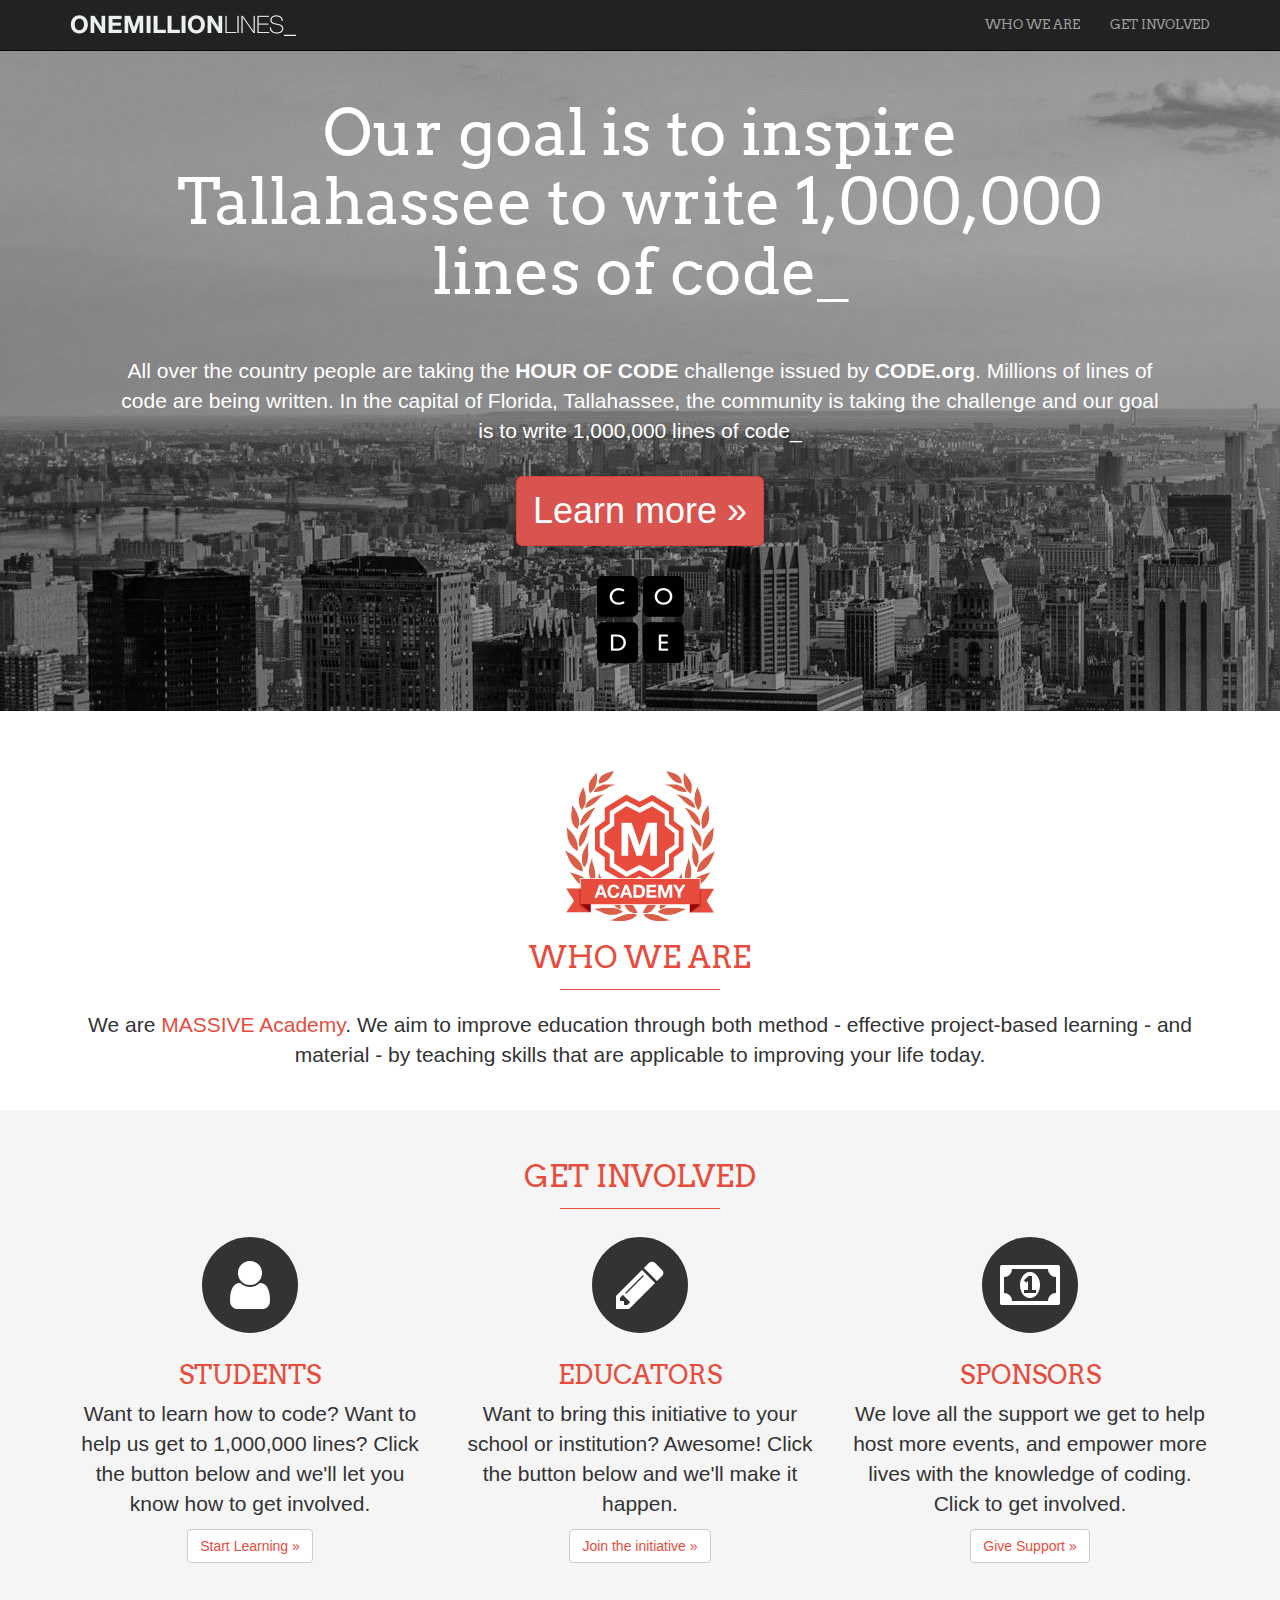
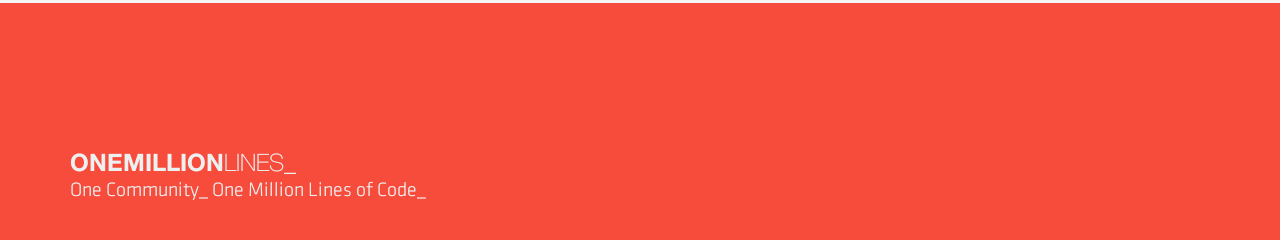
==== index.html @ bd398715 "created index.html for One Million Lines" ====
<!DOCTYPE html>
<html lang="en">
  <head>
    <meta charset="utf-8">
    <meta http-equiv="X-UA-Compatible" content="IE=edge">
    <meta name="viewport" content="width=device-width, initial-scale=1">
    <!-- The above 3 meta tags *must* come first in the head; any other head content must come *after* these tags -->
    <meta name="description" content="">
    <meta name="author" content="">
    <link rel="icon" href="../../favicon.ico">

    <title>One Million Lines</title>

    <!--     Fonts and Icons -->
    <link href="https://fonts.googleapis.com/css?family=Arvo" rel="stylesheet">
    <link rel="stylesheet" href="fonts/font-awesome/css/font-awesome.min.css">

    <!-- Bootstrap core CSS -->
    <link href="css/bootstrap.min.css" rel="stylesheet">

    <!-- IE10 viewport hack for Surface/desktop Windows 8 bug -->
    <link href="../../assets/css/ie10-viewport-bug-workaround.css" rel="stylesheet">

    <!-- Custom styles for this template -->
    <link href="css/custom.css" rel="stylesheet">

    <!-- Just for debugging purposes. Don't actually copy these 2 lines! -->
    <!--[if lt IE 9]><script src="../../assets/js/ie8-responsive-file-warning.js"></script><![endif]-->
    <script src="../../assets/js/ie-emulation-modes-warning.js"></script>

    <!-- HTML5 shim and Respond.js for IE8 support of HTML5 elements and media queries -->
    <!--[if lt IE 9]>
      <script src="https://oss.maxcdn.com/html5shiv/3.7.3/html5shiv.min.js"></script>
      <script src="https://oss.maxcdn.com/respond/1.4.2/respond.min.js"></script>
    <![endif]-->
  </head>

  <body>

    <nav class="navbar navbar-inverse navbar-fixed-top">
      <div class="container">
        <div class="navbar-header">
          <button type="button" class="navbar-toggle collapsed" data-toggle="collapse" data-target="#navbar" aria-expanded="false" aria-controls="navbar">
            <span class="sr-only">Toggle navigation</span>
            <span class="icon-bar"></span>
            <span class="icon-bar"></span>
            <span class="icon-bar"></span>
          </button>
          <a class="navbar-brand" href="#"><img src="images/top_logo.png" title="One Million Lines Logo" alt="One Million Lines Logo"></a>
        </div>
        <div id="navbar" class="collapse navbar-collapse">
          <ul class="nav navbar-nav navbar-right">
            <li><a href="#">WHO WE ARE</a></li>
            <li><a href="#about">GET INVOLVED</a></li>
          </ul>
        </div><!--/.nav-collapse -->
      </div>
    </nav>

    <!-- Main jumbotron for a primary marketing message or call to action -->
    <div class="jumbotron">
      <div class="container">
        <h1>Our goal is to inspire <br>Tallahassee to write 1,000,000<br> lines of code_</h1>
        <p>All over the country people are taking the <strong>HOUR OF CODE</strong> challenge issued by <strong>CODE.org</strong>. Millions of lines of code are being written. In the capital of Florida, Tallahassee, the community is taking the challenge and our goal is to write 1,000,000 lines of code_</p>
        <p><a class="btn btn-danger btn-lg" href="#" role="button">Learn more &raquo;</a></p>
        <img src="images/code.png" title="Code Block Logo" alt="Code Block Logo">
      </div>
    </div>

    <div id="who">
      <div class="container homepage">
        <img src="images/academy_brand_med.png" title="Academy Logo" alt="Academy Logo">
        <h2>WHO WE ARE</h2>
        <hr>
        <p>We are <a href="http://http://www.makerbased.com/oml/" target="_blank">MASSIVE Academy</a>. We aim to improve education through both method - effective project-based learning - and material - by teaching skills that are applicable to improving your life today.</p>
      </div>
    </div>

   <div id="get-involved"> 
    <div class="container homepage">
    <h2>Get Involved</h2>
    <hr>
      <div class="row">
        <div class="col-md-4">
        <span class="fa-stack fa-4x">
          <i class="fa fa-circle fa-stack-2x"></i>
          <i class="fa fa-user fa-stack-1x fa-inverse"></i>
        </span>
          <h3>Students</h3>
          <p>Want to learn how to code? Want to help us get to 1,000,000 lines? Click the button below and we'll let you know how to get involved.</p>
          <p><a class="btn btn-default" href="#" role="button">Start Learning &raquo;</a></p>
        </div>
        <div class="col-md-4">
        <span class="fa-stack fa-4x">
          <i class="fa fa-circle fa-stack-2x"></i>
          <i class="fa fa-pencil fa-stack-1x fa-inverse"></i>
        </span>
          <h3>Educators</h3>
          <p>Want to bring this initiative to your school or institution? Awesome! Click the button below and we'll make it happen.</p>
          <p><a class="btn btn-default" href="#" role="button">Join the initiative &raquo;</a></p>
       </div>
        <div class="col-md-4">
        <span class="fa-stack fa-4x">
          <i class="fa fa-circle fa-stack-2x"></i>
          <i class="fa fa-money fa-stack-1x fa-inverse"></i>
        </span>
          <h3>Sponsors</h3>
          <p>We love all the support we get to help host more events, and empower more lives with the knowledge of coding. Click to get involved.</p>
          <p><a class="btn btn-default" href="#" role="button">Give Support &raquo;</a></p>
        </div>
      </div>
    </div>
   </div> 
      
      <footer>
       <div class="container"> 
        <p><img src="images/one_million_bottom_brand.png" title="Footer Logo" alt="Footer Logo"></p>
       </div> 
      </footer>
  


    <!-- Bootstrap core JavaScript
    ================================================== -->
    <!-- Placed at the end of the document so the pages load faster -->
    <script src="https://ajax.googleapis.com/ajax/libs/jquery/1.12.4/jquery.min.js"></script>
    <script>window.jQuery || document.write('<script src="../../assets/js/vendor/jquery.min.js"><\/script>')</script>
    <script src="../../dist/js/bootstrap.min.js"></script>
    <!-- IE10 viewport hack for Surface/desktop Windows 8 bug -->
    <script src="../../assets/js/ie10-viewport-bug-workaround.js"></script>
  </body>
</html>
---- css/custom.css ----
/* Move down content because we have a fixed navbar that is 50px tall */
body {
  padding-top: 50px;
}

footer {
	background-color: #f74c3c;
	padding-top: 150px;
	padding-bottom: 30px;
}

#get-involved{
	background-color: #f5f5f5;
}

ul.nav {
	font-size: 13px;
}

ul.nav, .jumbotron h1 {
	font-family: 'Arvo', serif;
}

.jumbotron {
	text-align: center;
	background-image: url("../images/hero_image.jpg");
	color: white;
}

.jumbotron h1 {
	margin-top: 0;
	margin-bottom: 50px;
}

.jumbotron p {
	margin-bottom: 30px;
	font-weight: 100;
	padding: 0px 50px;

}

.btn-lg {
	font-size: 36px;
}

.homepage {
	text-align: center;
	padding-top: 30px;
	padding-bottom: 30px;
}

.homepage h2, .homepage h3 {
	color: #e74c3c;
	font-family: 'Arvo', courier, serif;
	text-transform: uppercase;
}

.homepage h3 {
    font-size: 26px;
}

.homepage hr {
	border-top: 1px solid #e74c3d;
	width: 160px;
	margin-top: 15px;
}

.homepage a {
	color: #e74c3c;
}

.homepage p {
	font-size: 21px;
	font-weight: 300;
}
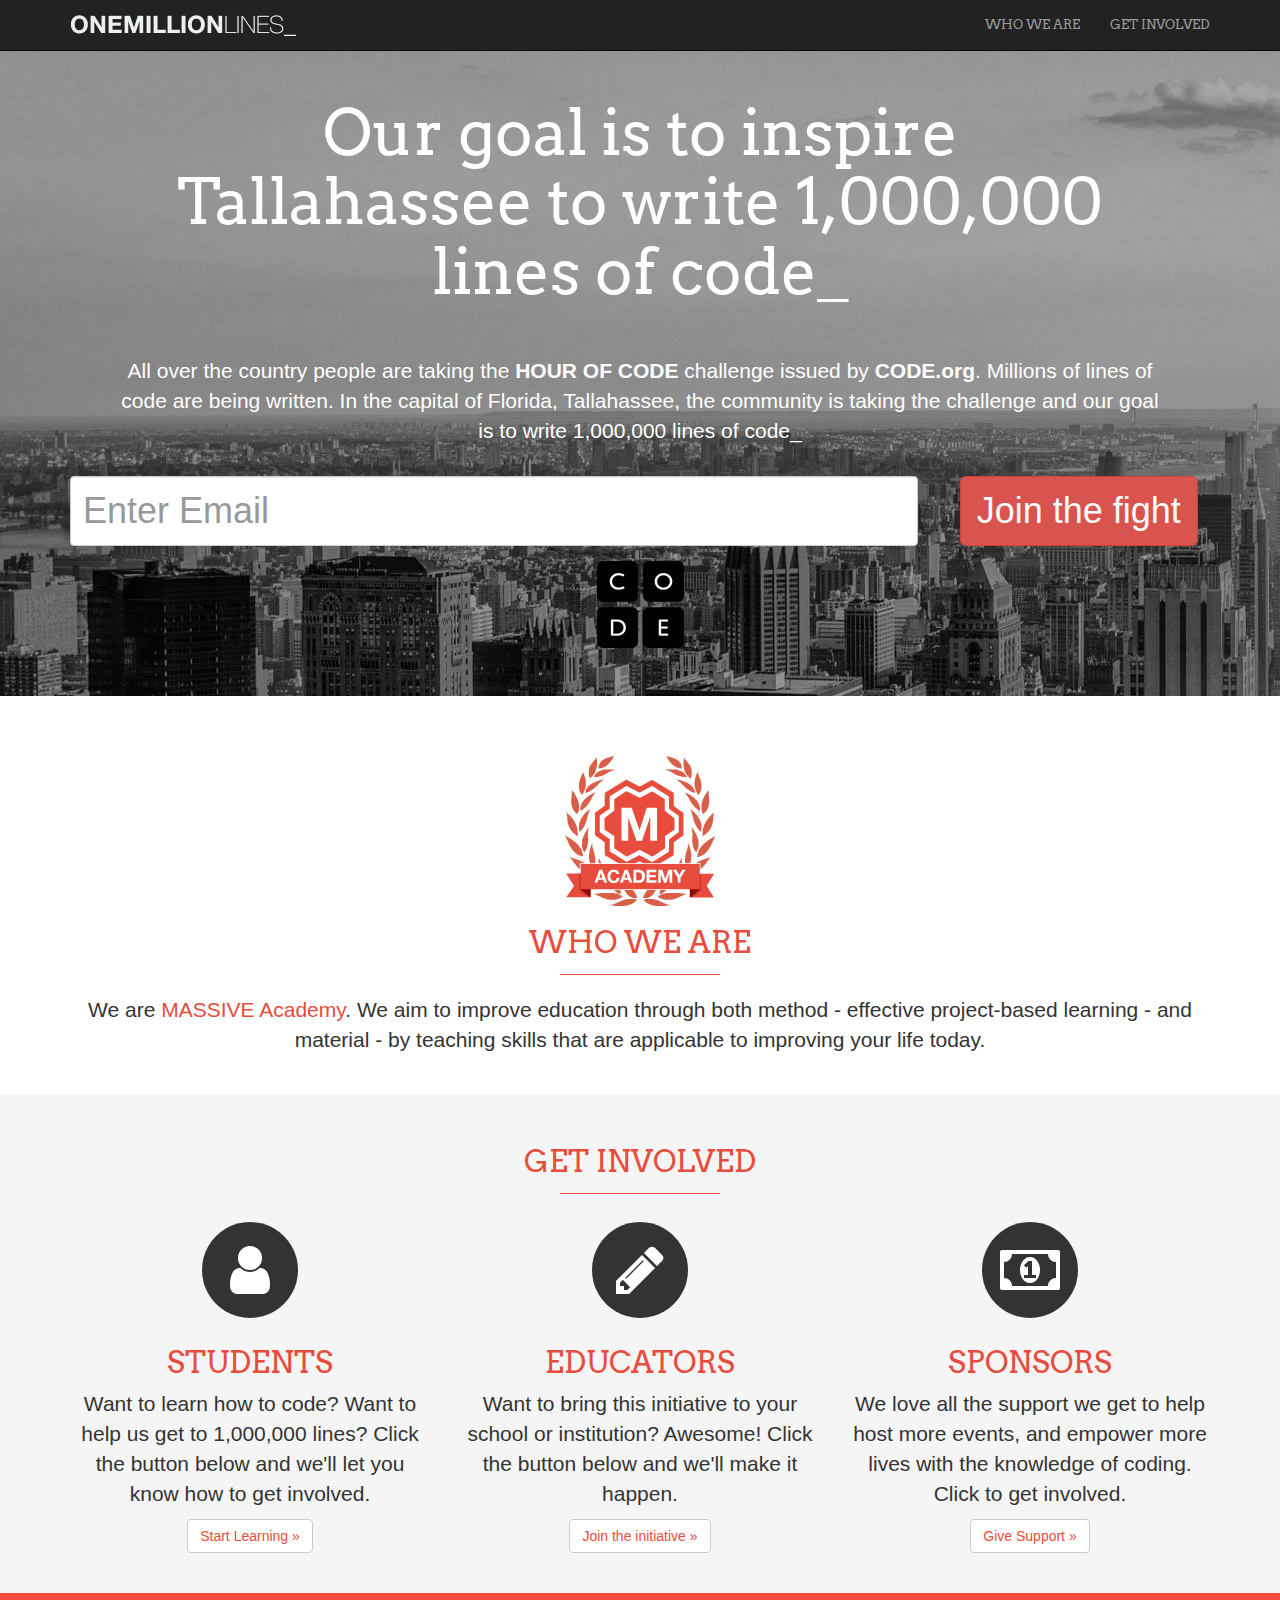
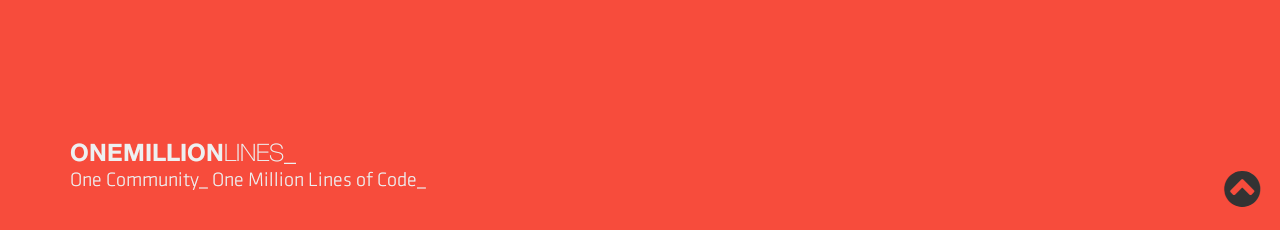
==== commit e941868e: "Done" ====
--- a/index.html
+++ b/index.html
@@ -35,7 +35,7 @@
     <![endif]-->
   </head>
 
-  <body>
+  <body data-spy="scroll" data-target=".navbar-collapse" data-offset="50">
 
     <nav class="navbar navbar-inverse navbar-fixed-top">
       <div class="container">
@@ -46,23 +46,55 @@
             <span class="icon-bar"></span>
             <span class="icon-bar"></span>
           </button>
-          <a class="navbar-brand" href="#"><img src="images/top_logo.png" title="One Million Lines Logo" alt="One Million Lines Logo"></a>
+          <a class="navbar-brand" href="#jumbotron"><img src="images/top_logo.png" title="One Million Lines Logo" alt="One Million Lines Logo"></a>
         </div>
         <div id="navbar" class="collapse navbar-collapse">
           <ul class="nav navbar-nav navbar-right">
-            <li><a href="#">WHO WE ARE</a></li>
-            <li><a href="#about">GET INVOLVED</a></li>
+            <li><a href="#who">WHO WE ARE</a></li>
+            <li><a href="#get-involved">GET INVOLVED</a></li>
           </ul>
         </div><!--/.nav-collapse -->
       </div>
     </nav>
 
     <!-- Main jumbotron for a primary marketing message or call to action -->
-    <div class="jumbotron">
+    <div id="jumbotron" class="jumbotron">
       <div class="container">
         <h1>Our goal is to inspire <br>Tallahassee to write 1,000,000<br> lines of code_</h1>
         <p>All over the country people are taking the <strong>HOUR OF CODE</strong> challenge issued by <strong>CODE.org</strong>. Millions of lines of code are being written. In the capital of Florida, Tallahassee, the community is taking the challenge and our goal is to write 1,000,000 lines of code_</p>
-        <p><a class="btn btn-danger btn-lg" href="#" role="button">Learn more &raquo;</a></p>
+            <!-- Begin MailChimp Signup Form -->
+      <div id="mc_embed_signup" class="row">
+        <div class="col-sm-9">
+         <form action="//kmcoding.us14.list-manage.com/subscribe/post?u=9ff8d3e4506c9944bb1ffc15a&amp;id=9ec15a5f1e" method="post" id="mc-embedded-subscribe-form" name="mc-embedded-subscribe-form" class="validate" target="_blank" role="form" novalidate>
+                  
+          <div class="mc-field-group form-group">
+            <input type="email" value="" name="EMAIL" class="required email form-control" id="mce-EMAIL" placeholder="Enter Email">
+          </div>
+        </div>  
+        <div class="col-sm-3">
+          <div id="mce-responses" class="clear">
+            <div class="response" id="mce-error-response" style="display:none"></div>
+            <div class="response" id="mce-success-response" style="display:none"></div>
+          </div>    
+          <!-- real people should not fill this in and expect good things - do not remove this or risk form bot signups-->
+            <div style="position: absolute; left: -5000px;" aria-hidden="true"><input type="text" name="b_9ff8d3e4506c9944bb1ffc15a_9ec15a5f1e" tabindex="-1" value=""></div>
+            <div class="clear"><input type="submit" value="Join the fight" name="subscribe" id="mc-embedded-subscribe" class="btn btn-danger btn-lg"></div>
+          </div>
+      </form>
+      </div>
+        <!--End mc_embed_signup-->
+
+
+        <!-- Modal -->
+        <div class="modal fade" id="myModal" tabindex="-1" role="dialog" aria-labelledby="myModalLabel">
+          <div class="modal-dialog" role="document">
+            <div class="modal-content">
+              <button type="button" class="close" data-dismiss="modal" aria-label="Close"><span aria-hidden="true">×</span></button>
+              <iframe width="560" height="315" src="https://www.youtube.com/embed/hTWVmn435Ws?showinfo=0" frameborder="0" allowfullscreen></iframe>
+            </div>
+          </div>
+        </div>
+
         <img src="images/code.png" title="Code Block Logo" alt="Code Block Logo">
       </div>
     </div>
@@ -116,8 +148,13 @@
        <div class="container"> 
         <p><img src="images/one_million_bottom_brand.png" title="Footer Logo" alt="Footer Logo"></p>
        </div> 
+       <div id="back-to-top">
+        <a href="#jumbotron"><i class="fa fa-3x fa-chevron-circle-up" aria-hidden="true"></i></a>
+       </div>
+  
       </footer>
-  
+
+
 
 
     <!-- Bootstrap core JavaScript
@@ -125,8 +162,10 @@
     <!-- Placed at the end of the document so the pages load faster -->
     <script src="https://ajax.googleapis.com/ajax/libs/jquery/1.12.4/jquery.min.js"></script>
     <script>window.jQuery || document.write('<script src="../../assets/js/vendor/jquery.min.js"><\/script>')</script>
-    <script src="../../dist/js/bootstrap.min.js"></script>
+    <script src="js/bootstrap.min.js"></script>
+      <script src="js/smoothscroll.js"></script>
     <!-- IE10 viewport hack for Surface/desktop Windows 8 bug -->
     <script src="../../assets/js/ie10-viewport-bug-workaround.js"></script>
+
   </body>
 </html>
--- a/css/custom.css
+++ b/css/custom.css
@@ -3,22 +3,38 @@
   padding-top: 50px;
 }
 
-footer {
-	background-color: #f74c3c;
-	padding-top: 150px;
-	padding-bottom: 30px;
-}
-
-#get-involved{
-	background-color: #f5f5f5;
+ul.nav, .jumbotron h1 {
+	font-family: 'Arvo', serif;
 }
 
 ul.nav {
 	font-size: 13px;
 }
 
-ul.nav, .jumbotron h1 {
-	font-family: 'Arvo', serif;
+footer {
+	background-color: #f74c3c;
+	padding-top: 150px;
+	padding-bottom: 30px; 
+	position: relative;
+}
+
+
+#get-involved{
+	background-color: #f5f5f5;
+}
+
+#back-to-top {
+	position: absolute;
+	bottom: 20px;
+	right: 20px;
+}
+
+#back-to-top a {
+	color: #333;
+}
+#jumbotron .form-control {
+	height: 70px;
+	font-size: 36px;
 }
 
 .jumbotron {
@@ -28,15 +44,38 @@
 }
 
 .jumbotron h1 {
-	margin-top: 0;
-	margin-bottom: 50px;
+	margin-top: 0px;
+	margin-bottom: 50px; 
 }
 
 .jumbotron p {
 	margin-bottom: 30px;
 	font-weight: 100;
-	padding: 0px 50px;
+	padding: 0 50px;
+}
 
+.modal-content iframe{
+	margin-top: 15px;
+	margin-bottom: 10px;
+}
+
+.modal-content .close {
+	position: absolute;
+	top: 5px;
+	right: 5px;
+	background-color: white;
+	font-size: 28px;
+	width: 40px;
+	opacity: 1;
+	border-radius: 24px;
+}
+
+.modal-dialog {
+    position: absolute;
+    left: 50%;
+    margin-left: -300px;
+    top: 50%;
+    margin-top: -173px;
 }
 
 .btn-lg {
@@ -49,14 +88,33 @@
 	padding-bottom: 30px;
 }
 
-.homepage h2, .homepage h3 {
+.homepage h2, .homepage h3{
 	color: #e74c3c;
-	font-family: 'Arvo', courier, serif;
+	font-family: 'Arvo', serif;
 	text-transform: uppercase;
 }
 
+.homepage h2 {
+	font-size: 30px;
+}
+
 .homepage h3 {
-    font-size: 26px;
+	font-size: 30px;
+}
+
+.homepage p {
+	font-size: 21px;
+	font-weight: 300;
+}
+
+.homepage a {
+	color: #e74c3c;
+}
+
+.homepage a:hover {
+	color: #e74c3d;
+	opacity: 0.5;
+	text-decoration: none;
 }
 
 .homepage hr {
@@ -65,11 +123,52 @@
 	margin-top: 15px;
 }
 
-.homepage a {
-	color: #e74c3c;
+/* Responsive Styling*/
+
+@media (max-width: 1199px) {
+
+	.jumbotron h1 {
+		font-size: 56px;
+		margin-bottom: 20px;
+	}
+}
+	
+@media (max-width: 991px) {
+
+	.jumbotron h1 {
+		font-size: 44px;
+	}
+
+	.jumbotron p {
+		padding: 0 10px;
+	}
+
+	#get-involved .col-md-4 {
+		padding-top: 20px;
+		padding-bottom: 20px;
+	}
 }
 
-.homepage p {
-	font-size: 21px;
-	font-weight: 300;
-}+@media (max-width: 767px) {
+
+	.jumbotron h1 {
+		font-size: 24px;
+	}
+
+	.jumbotron p {
+		font-size: 16px;
+		padding: 0;
+	}
+
+	.btn-lg {
+		font-size: 18px;
+	}
+
+	.homepage p {
+		font-size: 18px;
+	}
+
+	footer img {
+		width: 80%;
+	}
+}
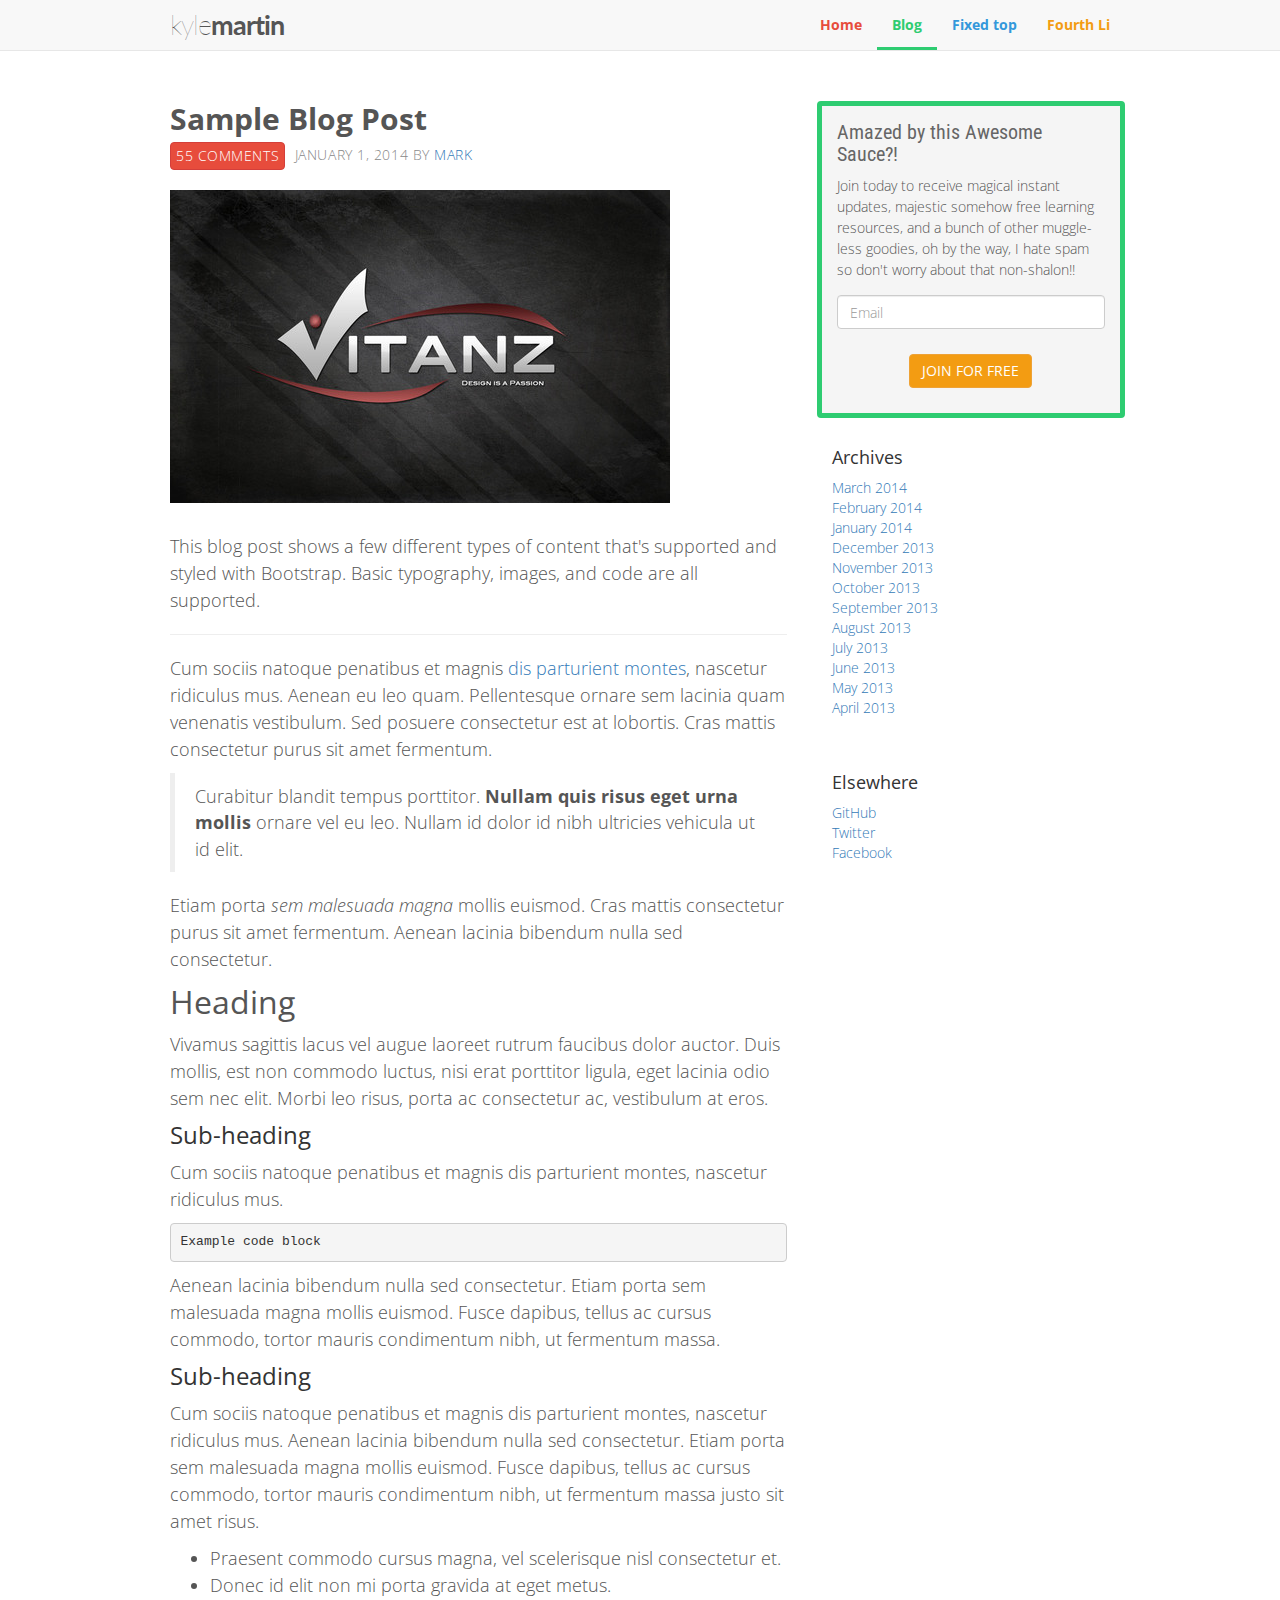
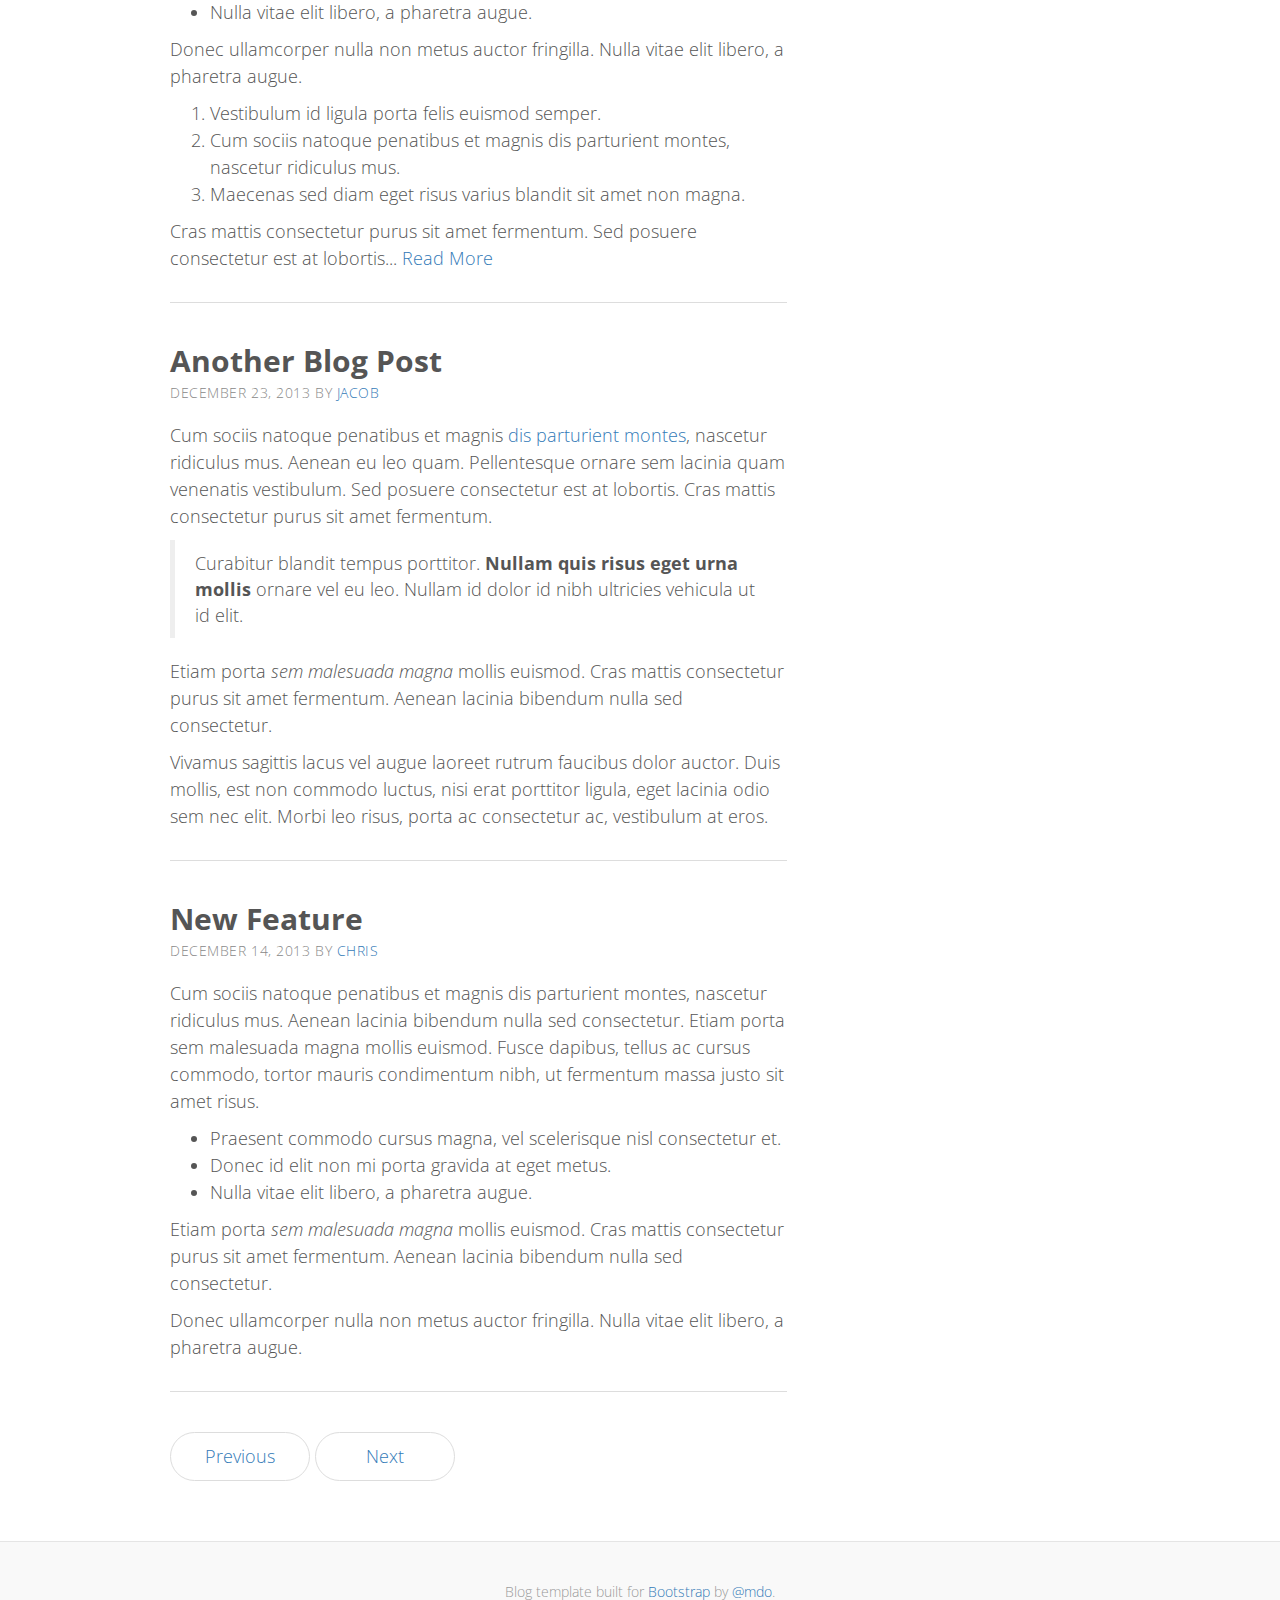
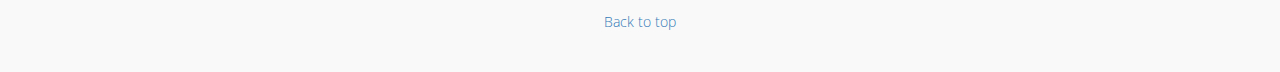
==== commit 3b63ce8e: "Blog Site" ====
--- a/index.html
+++ b/index.html
@@ -9,11 +9,7 @@
     <meta name="author" content="">
     <link rel="icon" href="../../favicon.ico">
 
-    <title>One Million Lines</title>
-
-    <!--     Fonts and Icons -->
-    <link href="https://fonts.googleapis.com/css?family=Arvo" rel="stylesheet">
-    <link rel="stylesheet" href="fonts/font-awesome/css/font-awesome.min.css">
+    <title>Kyle Martin</title>
 
     <!-- Bootstrap core CSS -->
     <link href="css/bootstrap.min.css" rel="stylesheet">
@@ -22,7 +18,15 @@
     <link href="../../assets/css/ie10-viewport-bug-workaround.css" rel="stylesheet">
 
     <!-- Custom styles for this template -->
-    <link href="css/custom.css" rel="stylesheet">
+    <link href="css/blog.css" rel="stylesheet">
+
+    <!-- Open Sans, Lato and Roboto Condensed from Google -->
+
+    <link href="https://fonts.googleapis.com/css?family=Open+Sans:300,300i,400,400i,600,600i,700,700i,800,800i" rel="stylesheet"> 
+
+    <link href="https://fonts.googleapis.com/css?family=Lato:100,100i,300,300i,400,400i,700,700i,900,900i" rel="stylesheet"> 
+
+    <link href="https://fonts.googleapis.com/css?family=Roboto+Condensed" rel="stylesheet"> 
 
     <!-- Just for debugging purposes. Don't actually copy these 2 lines! -->
     <!--[if lt IE 9]><script src="../../assets/js/ie8-responsive-file-warning.js"></script><![endif]-->
@@ -35,9 +39,10 @@
     <![endif]-->
   </head>
 
-  <body data-spy="scroll" data-target=".navbar-collapse" data-offset="50">
-
-    <nav class="navbar navbar-inverse navbar-fixed-top">
+  <body>
+
+      <!-- Static navbar -->
+    <nav class="navbar navbar-default navbar-static-top">
       <div class="container">
         <div class="navbar-header">
           <button type="button" class="navbar-toggle collapsed" data-toggle="collapse" data-target="#navbar" aria-expanded="false" aria-controls="navbar">
@@ -46,115 +51,151 @@
             <span class="icon-bar"></span>
             <span class="icon-bar"></span>
           </button>
-          <a class="navbar-brand" href="#jumbotron"><img src="images/top_logo.png" title="One Million Lines Logo" alt="One Million Lines Logo"></a>
+          <a class="navbar-brand" href="#">Kyle<strong>Martin</strong></a>
         </div>
-        <div id="navbar" class="collapse navbar-collapse">
+        <div id="navbar" class="navbar-collapse collapse">
+          
           <ul class="nav navbar-nav navbar-right">
-            <li><a href="#who">WHO WE ARE</a></li>
-            <li><a href="#get-involved">GET INVOLVED</a></li>
+            <li><a href="../navbar/">Home</a></li>
+            <li class="active"><a href="./">Blog<span class="sr-only">(current)</span></a></li>
+            <li><a href="../navbar-fixed-top/">Fixed top</a></li>
+            <li><a href="../navbar-fixed-top/">Fourth Li</a></li>
           </ul>
         </div><!--/.nav-collapse -->
       </div>
     </nav>
 
-    <!-- Main jumbotron for a primary marketing message or call to action -->
-    <div id="jumbotron" class="jumbotron">
+    <div id="blog-page">
       <div class="container">
-        <h1>Our goal is to inspire <br>Tallahassee to write 1,000,000<br> lines of code_</h1>
-        <p>All over the country people are taking the <strong>HOUR OF CODE</strong> challenge issued by <strong>CODE.org</strong>. Millions of lines of code are being written. In the capital of Florida, Tallahassee, the community is taking the challenge and our goal is to write 1,000,000 lines of code_</p>
-            <!-- Begin MailChimp Signup Form -->
-      <div id="mc_embed_signup" class="row">
-        <div class="col-sm-9">
-         <form action="//kmcoding.us14.list-manage.com/subscribe/post?u=9ff8d3e4506c9944bb1ffc15a&amp;id=9ec15a5f1e" method="post" id="mc-embedded-subscribe-form" name="mc-embedded-subscribe-form" class="validate" target="_blank" role="form" novalidate>
-                  
-          <div class="mc-field-group form-group">
-            <input type="email" value="" name="EMAIL" class="required email form-control" id="mce-EMAIL" placeholder="Enter Email">
-          </div>
-        </div>  
-        <div class="col-sm-3">
-          <div id="mce-responses" class="clear">
-            <div class="response" id="mce-error-response" style="display:none"></div>
-            <div class="response" id="mce-success-response" style="display:none"></div>
-          </div>    
-          <!-- real people should not fill this in and expect good things - do not remove this or risk form bot signups-->
-            <div style="position: absolute; left: -5000px;" aria-hidden="true"><input type="text" name="b_9ff8d3e4506c9944bb1ffc15a_9ec15a5f1e" tabindex="-1" value=""></div>
-            <div class="clear"><input type="submit" value="Join the fight" name="subscribe" id="mc-embedded-subscribe" class="btn btn-danger btn-lg"></div>
-          </div>
-      </form>
-      </div>
-        <!--End mc_embed_signup-->
-
-
-        <!-- Modal -->
-        <div class="modal fade" id="myModal" tabindex="-1" role="dialog" aria-labelledby="myModalLabel">
-          <div class="modal-dialog" role="document">
-            <div class="modal-content">
-              <button type="button" class="close" data-dismiss="modal" aria-label="Close"><span aria-hidden="true">×</span></button>
-              <iframe width="560" height="315" src="https://www.youtube.com/embed/hTWVmn435Ws?showinfo=0" frameborder="0" allowfullscreen></iframe>
+
+        <div class="row">
+
+          <div class="col-sm-8 blog-main">
+
+            <div class="blog-post">
+              <h2 class="blog-post-title"><a href="blog-post-link">Sample blog post</a></h2>
+              <p class="blog-post-meta"><a type="button" class="btn btn-danger" href="blog-post-link"> 55 comments</a> January 1, 2014 by <a href="#">Mark</a></p>
+
+              <img src="images/Vitanz.jpg" title="Vitanz Logo" alt="Vitanz Logo">
+
+              <p>This blog post shows a few different types of content that's supported and styled with Bootstrap. Basic typography, images, and code are all supported.</p>
+              <hr>
+              <p>Cum sociis natoque penatibus et magnis <a href="#">dis parturient montes</a>, nascetur ridiculus mus. Aenean eu leo quam. Pellentesque ornare sem lacinia quam venenatis vestibulum. Sed posuere consectetur est at lobortis. Cras mattis consectetur purus sit amet fermentum.</p>
+              <blockquote>
+                <p>Curabitur blandit tempus porttitor. <strong>Nullam quis risus eget urna mollis</strong> ornare vel eu leo. Nullam id dolor id nibh ultricies vehicula ut id elit.</p>
+              </blockquote>
+              <p>Etiam porta <em>sem malesuada magna</em> mollis euismod. Cras mattis consectetur purus sit amet fermentum. Aenean lacinia bibendum nulla sed consectetur.</p>
+              <h2>Heading</h2>
+              <p>Vivamus sagittis lacus vel augue laoreet rutrum faucibus dolor auctor. Duis mollis, est non commodo luctus, nisi erat porttitor ligula, eget lacinia odio sem nec elit. Morbi leo risus, porta ac consectetur ac, vestibulum at eros.</p>
+              <h3>Sub-heading</h3>
+              <p>Cum sociis natoque penatibus et magnis dis parturient montes, nascetur ridiculus mus.</p>
+              <pre><code>Example code block</code></pre>
+              <p>Aenean lacinia bibendum nulla sed consectetur. Etiam porta sem malesuada magna mollis euismod. Fusce dapibus, tellus ac cursus commodo, tortor mauris condimentum nibh, ut fermentum massa.</p>
+              <h3>Sub-heading</h3>
+              <p>Cum sociis natoque penatibus et magnis dis parturient montes, nascetur ridiculus mus. Aenean lacinia bibendum nulla sed consectetur. Etiam porta sem malesuada magna mollis euismod. Fusce dapibus, tellus ac cursus commodo, tortor mauris condimentum nibh, ut fermentum massa justo sit amet risus.</p>
+              <ul>
+                <li>Praesent commodo cursus magna, vel scelerisque nisl consectetur et.</li>
+                <li>Donec id elit non mi porta gravida at eget metus.</li>
+                <li>Nulla vitae elit libero, a pharetra augue.</li>
+              </ul>
+              <p>Donec ullamcorper nulla non metus auctor fringilla. Nulla vitae elit libero, a pharetra augue.</p>
+              <ol>
+                <li>Vestibulum id ligula porta felis euismod semper.</li>
+                <li>Cum sociis natoque penatibus et magnis dis parturient montes, nascetur ridiculus mus.</li>
+                <li>Maecenas sed diam eget risus varius blandit sit amet non magna.</li>
+              </ol>
+              <p>Cras mattis consectetur purus sit amet fermentum. Sed posuere consectetur est at lobortis...<a href="blog-post-link"> Read More</a></p>
+            </div><!-- /.blog-post -->
+
+            <div class="blog-post">
+              <h2 class="blog-post-title">Another blog post</h2>
+              <p class="blog-post-meta">December 23, 2013 by <a href="#">Jacob</a></p>
+
+              <p>Cum sociis natoque penatibus et magnis <a href="#">dis parturient montes</a>, nascetur ridiculus mus. Aenean eu leo quam. Pellentesque ornare sem lacinia quam venenatis vestibulum. Sed posuere consectetur est at lobortis. Cras mattis consectetur purus sit amet fermentum.</p>
+              <blockquote>
+                <p>Curabitur blandit tempus porttitor. <strong>Nullam quis risus eget urna mollis</strong> ornare vel eu leo. Nullam id dolor id nibh ultricies vehicula ut id elit.</p>
+              </blockquote>
+              <p>Etiam porta <em>sem malesuada magna</em> mollis euismod. Cras mattis consectetur purus sit amet fermentum. Aenean lacinia bibendum nulla sed consectetur.</p>
+              <p>Vivamus sagittis lacus vel augue laoreet rutrum faucibus dolor auctor. Duis mollis, est non commodo luctus, nisi erat porttitor ligula, eget lacinia odio sem nec elit. Morbi leo risus, porta ac consectetur ac, vestibulum at eros.</p>
+            </div><!-- /.blog-post -->
+
+            <div class="blog-post">
+              <h2 class="blog-post-title">New feature</h2>
+              <p class="blog-post-meta">December 14, 2013 by <a href="#">Chris</a></p>
+
+              <p>Cum sociis natoque penatibus et magnis dis parturient montes, nascetur ridiculus mus. Aenean lacinia bibendum nulla sed consectetur. Etiam porta sem malesuada magna mollis euismod. Fusce dapibus, tellus ac cursus commodo, tortor mauris condimentum nibh, ut fermentum massa justo sit amet risus.</p>
+              <ul>
+                <li>Praesent commodo cursus magna, vel scelerisque nisl consectetur et.</li>
+                <li>Donec id elit non mi porta gravida at eget metus.</li>
+                <li>Nulla vitae elit libero, a pharetra augue.</li>
+              </ul>
+              <p>Etiam porta <em>sem malesuada magna</em> mollis euismod. Cras mattis consectetur purus sit amet fermentum. Aenean lacinia bibendum nulla sed consectetur.</p>
+              <p>Donec ullamcorper nulla non metus auctor fringilla. Nulla vitae elit libero, a pharetra augue.</p>
+            </div><!-- /.blog-post -->
+
+            <nav>
+              <ul class="pager">
+                <li><a href="#">Previous</a></li>
+                <li><a href="#">Next</a></li>
+              </ul>
+            </nav>
+
+          </div><!-- /.blog-main -->
+
+          <div class="col-sm-4 blog-sidebar">
+            <div id="subscribe-box" class="sidebar-module sidebar-module-inset">
+              <h4>Amazed by this Awesome Sauce?!</h4>
+              <p>Join today to receive magical instant updates, majestic somehow free learning resources, and a bunch of other muggle-less goodies, oh by the way, I hate spam so don't worry about that non-shalon!!</p>
+              <form action="http://www.kmcoding.us14.list-manage.com/subscribe/post?u=9ff8d3e4506c9944bb1ffc15a&amp;id=90f40b6708" method="post" id="mc-embedded-subscribe-form" name="mc-embedded-subscribe-form" class="validate" target="_blank" novalidate>
+                <div class="form-group">
+                  <input type="email" value="" name="EMAIL" class="form-control" id="mce-responses" placeholder="Email">
+                </div>
+                <div id="mce-responses" class="clear">
+                  <div class="response" id="mce-error-response" style="display:none"></div>
+                  <div class="response" id="mce-success-response" style="display:none"></div>
+                </div>    <!-- real people should not fill this in and expect good things - do not remove this or risk form bot signups-->
+                <div style="position: absolute; left: -5000px;" aria-hidden="true"><input type="text" name="b_9ff8d3e4506c9944bb1ffc15a_90f40b6708" tabindex="-1" value=""></div>
+                <p class="center"><input type="submit" value="Join for Free" name="subscribe" class="btn btn-warning"></p>
+              </form>
+
             </div>
-          </div>
-        </div>
-
-        <img src="images/code.png" title="Code Block Logo" alt="Code Block Logo">
-      </div>
+            <div class="sidebar-module">
+              <h4>Archives</h4>
+              <ol class="list-unstyled">
+                <li><a href="#">March 2014</a></li>
+                <li><a href="#">February 2014</a></li>
+                <li><a href="#">January 2014</a></li>
+                <li><a href="#">December 2013</a></li>
+                <li><a href="#">November 2013</a></li>
+                <li><a href="#">October 2013</a></li>
+                <li><a href="#">September 2013</a></li>
+                <li><a href="#">August 2013</a></li>
+                <li><a href="#">July 2013</a></li>
+                <li><a href="#">June 2013</a></li>
+                <li><a href="#">May 2013</a></li>
+                <li><a href="#">April 2013</a></li>
+              </ol>
+            </div>
+            <div class="sidebar-module">
+              <h4>Elsewhere</h4>
+              <ol class="list-unstyled">
+                <li><a href="#">GitHub</a></li>
+                <li><a href="#">Twitter</a></li>
+                <li><a href="#">Facebook</a></li>
+              </ol>
+            </div>
+          </div><!-- /.blog-sidebar -->
+
+        </div><!-- /.row -->
+
+      </div><!-- /.container -->
     </div>
-
-    <div id="who">
-      <div class="container homepage">
-        <img src="images/academy_brand_med.png" title="Academy Logo" alt="Academy Logo">
-        <h2>WHO WE ARE</h2>
-        <hr>
-        <p>We are <a href="http://http://www.makerbased.com/oml/" target="_blank">MASSIVE Academy</a>. We aim to improve education through both method - effective project-based learning - and material - by teaching skills that are applicable to improving your life today.</p>
-      </div>
-    </div>
-
-   <div id="get-involved"> 
-    <div class="container homepage">
-    <h2>Get Involved</h2>
-    <hr>
-      <div class="row">
-        <div class="col-md-4">
-        <span class="fa-stack fa-4x">
-          <i class="fa fa-circle fa-stack-2x"></i>
-          <i class="fa fa-user fa-stack-1x fa-inverse"></i>
-        </span>
-          <h3>Students</h3>
-          <p>Want to learn how to code? Want to help us get to 1,000,000 lines? Click the button below and we'll let you know how to get involved.</p>
-          <p><a class="btn btn-default" href="#" role="button">Start Learning &raquo;</a></p>
-        </div>
-        <div class="col-md-4">
-        <span class="fa-stack fa-4x">
-          <i class="fa fa-circle fa-stack-2x"></i>
-          <i class="fa fa-pencil fa-stack-1x fa-inverse"></i>
-        </span>
-          <h3>Educators</h3>
-          <p>Want to bring this initiative to your school or institution? Awesome! Click the button below and we'll make it happen.</p>
-          <p><a class="btn btn-default" href="#" role="button">Join the initiative &raquo;</a></p>
-       </div>
-        <div class="col-md-4">
-        <span class="fa-stack fa-4x">
-          <i class="fa fa-circle fa-stack-2x"></i>
-          <i class="fa fa-money fa-stack-1x fa-inverse"></i>
-        </span>
-          <h3>Sponsors</h3>
-          <p>We love all the support we get to help host more events, and empower more lives with the knowledge of coding. Click to get involved.</p>
-          <p><a class="btn btn-default" href="#" role="button">Give Support &raquo;</a></p>
-        </div>
-      </div>
-    </div>
-   </div> 
-      
-      <footer>
-       <div class="container"> 
-        <p><img src="images/one_million_bottom_brand.png" title="Footer Logo" alt="Footer Logo"></p>
-       </div> 
-       <div id="back-to-top">
-        <a href="#jumbotron"><i class="fa fa-3x fa-chevron-circle-up" aria-hidden="true"></i></a>
-       </div>
-  
-      </footer>
-
-
+    <footer class="blog-footer">
+      <p>Blog template built for <a href="http://getbootstrap.com">Bootstrap</a> by <a href="https://twitter.com/mdo">@mdo</a>.</p>
+      <p>
+        <a href="#">Back to top</a>
+      </p>
+    </footer>
 
 
     <!-- Bootstrap core JavaScript
@@ -163,9 +204,7 @@
     <script src="https://ajax.googleapis.com/ajax/libs/jquery/1.12.4/jquery.min.js"></script>
     <script>window.jQuery || document.write('<script src="../../assets/js/vendor/jquery.min.js"><\/script>')</script>
     <script src="js/bootstrap.min.js"></script>
-      <script src="js/smoothscroll.js"></script>
     <!-- IE10 viewport hack for Surface/desktop Windows 8 bug -->
     <script src="../../assets/js/ie10-viewport-bug-workaround.js"></script>
-
   </body>
-</html>
+</html>--- a/css/blog.css
+++ b/css/blog.css
@@ -0,0 +1,284 @@
+/*
+ * Globals
+ */
+
+body {
+  font-family: 'Open Sans', "Helvetica Neue", Helvetica, Arial, sans-serif;
+  color: #555;
+  font-weight: 300;
+}
+
+h1, .h1,
+h2, .h2,
+h3, .h3,
+h4, .h4,
+h5, .h5,
+h6, .h6 {
+  margin-top: 0;
+  font-family: 'Open Sans', "Helvetica Neue", Helvetica, Arial, sans-serif;
+  font-weight: normal;
+  color: #333;
+}
+
+h2 {
+  font-family: 'Open Sans', "Helvetica Neue", Helvetica, Arial, sans-serif;
+  font-size: 32px;
+  line-height: 1.2em;
+  font-weight: 400;
+  color: #555;
+}
+
+/*
+ * Override Bootstrap's default container.
+ */
+
+@media (min-width: 1200px) {
+  .container {
+    width: 970px;
+  }
+}
+
+/*Nav Bar*/
+
+.navbar-brand {
+  font-family: 'Lato', 'Open Sans', "Helvetica Neue", Helvetica, Arial, sans-serif;
+  font-size: 1.9em;
+  text-transform: lowercase;
+  font-weight: 100;
+  letter-spacing: -1px;
+}
+
+.navbar-default .navbar-brand {
+    color: #555;
+}
+
+.navbar-default .navbar-nav > li > a:hover, .navbar-default .navbar-nav > li.active > a {
+  border-bottom: 3px solid;
+  padding-bottom: 12px;
+}
+
+.navbar-default .navbar-nav > li > a {
+  font-weight: 700;
+}
+
+.navbar-default .navbar-nav > li:first-child > a, .navbar-default .navbar-nav > li:first-child > a:hover, .navbar-nav > li:first-child > a:focus {
+    color: #e74c3c;
+}
+
+.navbar-default .navbar-nav > li:nth-child(2) > a, .navbar-default .navbar-nav > li:nth-child(2) > a:hover, .navbar-nav > li:nth-child(2) > a:focus {
+    color: #2ecc71;
+}
+
+.navbar-default .navbar-nav > li:nth-child(3) > a, .navbar-default .navbar-nav > li:nth-child(3) > a:hover, .navbar-nav > li:nth-child(3) > a:focus {
+    color: #3498db;
+}
+
+.navbar-default .navbar-nav > li:nth-child(4) > a, .navbar-default .navbar-nav > li:nth-child(4) > a:hover, .navbar-nav > li:nth-child(4) > a:focus {
+    color: #f39c12;
+}
+
+
+.navbar-default .navbar-nav > .active > a, .navbar-default .navbar-nav > .active > a:focus, .navbar-default .navbar-nav > .active > a:hover {
+  background-color: #f8f8f8;
+}
+
+
+
+/*Blog Page*/
+
+#blog-page {
+  padding-top: 30px;
+}
+
+
+/*
+ 
+
+/* Nav links */
+.blog-nav-item {
+  position: relative;
+  display: inline-block;
+  padding: 10px;
+  font-weight: 500;
+  color: #cdddeb;
+}
+.blog-nav-item:hover,
+.blog-nav-item:focus {
+  color: #fff;
+  text-decoration: none;
+}
+
+/* Active state gets a caret at the bottom */
+.blog-nav .active {
+  color: #fff;
+}
+.blog-nav .active:after {
+  position: absolute;
+  bottom: 0;
+  left: 50%;
+  width: 0;
+  height: 0;
+  margin-left: -5px;
+  vertical-align: middle;
+  content: " ";
+  border-right: 5px solid transparent;
+  border-bottom: 5px solid;
+  border-left: 5px solid transparent;
+}
+
+
+
+
+
+/*
+ * Main column and sidebar layout
+ */
+
+.blog-main {
+  font-size: 18px;
+  line-height: 1.5;
+}
+
+.blog-main img{
+  max-width: 100%;
+  margin-bottom: 30px;
+}
+
+.blog-sidebar {
+  padding-left: 30px;
+}
+
+/* Sidebar modules for boxing content */
+
+#subscribe-boc {
+  font-size: 15px;
+}
+
+#subscribe-box h4 {
+  font-family: 'Roboto Condensed';
+  font-size: 20px;
+  color: #666;
+}
+
+#subscribe-box p {
+  line-height: 1.5em;
+  text-rendering: optimizelegibility;
+ }
+
+#subscribe-box .form-group {
+  margin-top: 15px;
+ }
+
+#subscribe-box .btn-warning {
+  background-color: #f39c12;
+  text-transform: uppercase;
+  margin-top: 10px;
+  margin-bottom: 10px;
+}
+
+#subscribe-box .btn-warning:hover {
+  background-color: #f0ad4e;
+ }
+
+.sidebar-module {
+  padding: 15px;
+  margin: 0 -15px 15px;
+}
+.sidebar-module-inset {
+  padding: 15px;
+  background-color: #f5f5f5;
+  border-radius: 4px;
+  padding: 15px;
+  background-color: #f5f5f5;
+  border-radius: 4px;
+  border: 5px solid #2ecc71;
+}
+.sidebar-module-inset p:last-child,
+.sidebar-module-inset ul:last-child,
+.sidebar-module-inset ol:last-child {
+  margin-bottom: 0;
+}
+
+
+/* Pagination */
+.pager {
+  margin-bottom: 60px;
+  text-align: left;
+}
+.pager > li > a {
+  width: 140px;
+  padding: 10px 20px;
+  text-align: center;
+  border-radius: 30px;
+}
+
+
+/*
+ * Blog posts
+ */
+
+.blog-post {
+  margin-bottom: 40px;
+  border-bottom: 1px solid #ddd;
+  padding-bottom: 20px;
+}
+
+.blog-post-title {
+  margin-bottom: 5px;
+  font-size: 30px;
+  font-weight: 700;
+  text-transform: capitalize;
+}
+
+.blog-post-title a {
+  color: #555;
+}
+
+.blog-post-title a:hover {
+  color: #2a5496;
+  text-decoration: none;
+}
+
+.blog-post-meta {
+  margin-bottom: 20px;
+  color: #888;
+  letter-spacing: .04em;
+  text-transform: uppercase;
+  font-size: 14px;
+  line-height: 18px;
+}
+
+.blog-post-meta .btn-danger {
+    background-color: #e74c3c;
+    padding: 3px 5px;
+    margin-right: 5px;
+    text-transform: uppercase;
+    font-weight: 300;
+}
+
+.blog-post-meta .btn-danger:hover {
+    background-color: #d2322d;
+}
+
+
+
+/*
+ * Footer
+ */
+
+.blog-footer {
+  padding: 40px 0;
+  color: #999;
+  text-align: center;
+  background-color: #f9f9f9;
+  border-top: 1px solid #e5e5e5;
+}
+.blog-footer p:last-child {
+  margin-bottom: 0;
+}
+
+/*Site Wide Styling*/
+
+.center {
+  text-align: center;
+}